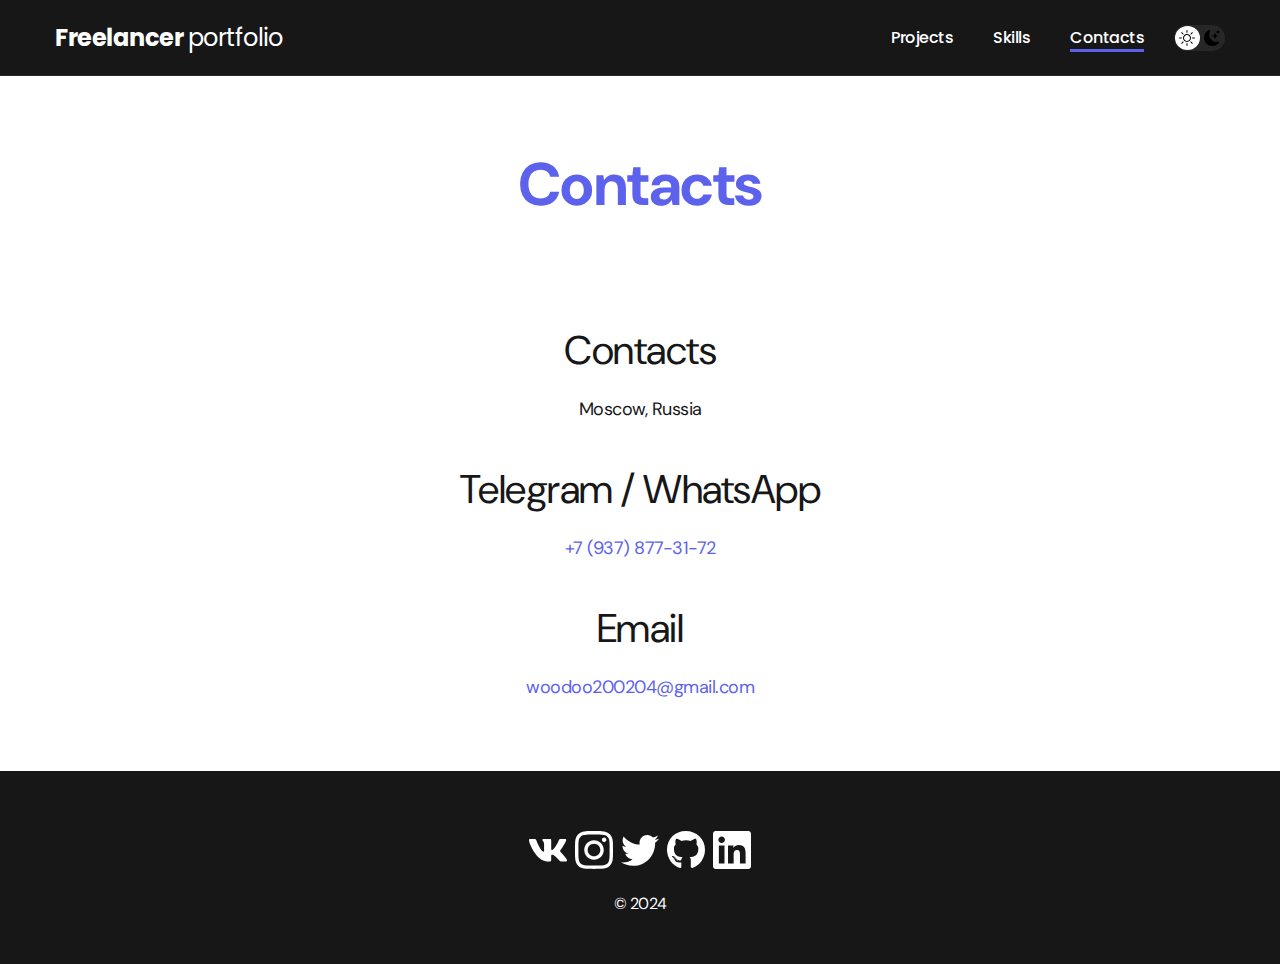
==== contacts.html @ e75840fd "first-commit" ====
<!DOCTYPE html>
<html lang="en">
<head>
    <meta charset="UTF-8">
    <meta name="viewport" content="width=device-width, initial-scale=1.0">
    <title>Contacts</title>
    <link rel="preconnect" href="https://fonts.googleapis.com">
    <link rel="stylesheet" href="css/reset.css">
    <link rel="stylesheet" href="css/main.css">
</head>
<body>
    <nav class="nav">
        <div class="container">
            <div class="nav_roll">
                <a href="index.html" class="logo"><strong>Freelancer </strong>portfolio</a>

                <button class="dark-mode-btn">
                    <img class="dark-mode__icon" src="img/icons/Sun.svg" alt="light-mode">
                    <img class="dark-mode__icon" src="img/icons/Moon (1).svg" alt="dark-mode">
                </button>

                <ul class="nav-list">
                    <li class="nav-list__item"><a href="index.html" class="nav-list__link">Projects</a></li>
                    <li class="nav-list__item"><a href="skill.html" class="nav-list__link ">Skills</a></li>
                    <li class="nav-list__item"><a href="contacts.html" class="nav-list__link nav-list__link--active">Contacts</a></li>
                </ul>
            </div>
        </div>
    </nav>
    <main class="section">
        <div class="container">
                <h1 class="title-1">Contacts</h1>
                <ul class="content-list">
                    <li class="content-list__item">
                        <h2 class="title-2">Contacts</h2>
                        <p>Moscow, Russia</p>
                    </li>
                    <li class="content-list__item">
                        <h2 class="title-2">Telegram / WhatsApp</h2>
                        <p><a href="tel:+89378773172">+7 (937) 877-31-72</a></p>
                    </li>
                    <li class="content-list__item">
                        <h2 class="title-2">Email</h2>
                        <p><a href="maiilto:woodoo200204@gmail.com">woodoo200204@gmail.com</a></p>
                    </li>
                </ul>
    </main>
    <footer class="footer">
        <div class="container">
            <ul class="social">
                <li class="social__item">
                    <a href="#!"><img src="img/icons/vk.svg" alt="vk"></a>
                </li>
                <li class="social__item">
                    <a href="#!"><img src="img/icons/instagram.svg" alt="vk"></a>
                </li>
                <li class="social__item">
                    <a href="#!"><img src="img/icons/twitter.svg" alt="vk"></a>
                </li>
                <li class="social__item">
                    <a href="#!"><img src="img/icons/gitHub.svg" alt="vk"></a>
                </li>
                <li class="social__item">
                    <a href="#!"><img src="img/icons/linkedIn.svg" alt="vk"></a>
                </li>
            </ul>
            <div class="copyright">
                <p>© 2024</p>
            </div>
        </div>
    </footer>

    <script src="js/main.js"></script>
</body>
</html>
---- css/main.css ----
@import url('https://fonts.googleapis.com/css2?family=DM+Sans:ital,opsz,wght@0,9..40,100..1000;1,9..40,100..1000&family=Poppins:wght@400;500;700&display=swap');

/* font-family: "DM Sans", sans-serif;
font-family: "Poppins", serif; */


:root {
    --black: #171718;
    --black-border: #26292D;
    --white: #fff;
    --blue: #5C62EC;

    --dark-bg: var(--black);
    --dark-border: var(--balck-border);
    --header-text: var(--white);
    --accent: var(--blue);
        /* light mode */

    --page-bg: var(--white);
    --text-color: var(--black);

    --title-1: var(--accent);
}

.dark {
    --page-bg: #252526;
    --text-color: var(--white);
    --title-1: var(--white);
}

html, body {
    font-family: "DM Sans", sans-serif;
    letter-spacing: -0.5px;
    display: flex;
    flex-direction: column;
    min-height: 100vh;

    /* light mode */
    background-color: var(--page-bg);
    color: var(--text-color);

}






.container {
    padding: 0px 15px;
    max-width: 1200px;
    margin: 0 auto;
}

.title-2 {
    font-size: 40px;
    line-height: 1.3;
    margin-bottom: 20px;
    margin-top: 40px;
}


/* nav */

.nav {
    background-color: #171718;
    color: #fff;
    padding: 20px 0;
    border-bottom: 1px solid #26292D;
}

.nav_roll {
    display: flex;
    justify-content: flex-end;
    align-items: center;
    column-gap: 30px;
    row-gap: 20px;
    flex-wrap: wrap;
}

.logo {
    margin-right: auto;
    color: #fff;
    font-size: 24px;
    font-family: "Poppins", serif;
}

.logo strong {
    font-weight: 700;
}

.nav-list {
    display: flex;
    align-items: center;
    column-gap: 40px;
    font-family: "Poppins", serif;
    font-size: 16px;
    font-weight: 500;
}

.nav-list__link {
    color: #fff;
}

.nav-list__link--active {
    position: relative;
}

.nav-list__link--active::before {
    content: "";

    position: absolute;
    left: 0;
    top: 100%;

    display: block;
    height: 3px;
    width: 100%;
    background-color: #5C62EC;
}

/* header */

.header {
    display: flex;
    justify-content: center;
    align-items: center;
    text-align: center;

    min-height: 695px;
    background-color: var(--dark-bg);

    background-image: url('./../img/header_bg.png');
    background-repeat: no-repeat;
    background-size: auto;
    background-position: center center;

    color: var(--white);
    padding: 40px 0px;
}

.header__wrapper {
    padding: 0 15px;
    max-width: 660px;
}

.header__title {
    margin-bottom: 20px;
    font-size: 30px;
    font-weight: 700;
    line-height: 1.4;
}

.header__title strong {
    font-size: 50px;
    line-height: 1.4;
}

.header__title em{
    font-style: normal;
    color: var(--accent);
}

.header__text {
    margin-bottom: 40px;
    font-size: 18px;
    line-height: 1.333;
}

.header__text p + p{
    margin-top: 0.5em;
}

.btn {
    display: inline-block;
    background-color: var(--accent);
    padding: 12px 28px;
    height: 48px;
    border-radius: 5px;
    color: var(--white);
    letter-spacing: 0.15px;
    font-size: 16px;
    font-weight: 500;
    transition: opacity .2s ease-in;
}

.btn:hover {
    opacity: 0.8;
}

.btn:active {
    position: relative;
    top: 1px;
}

/* btn outline */

.btn-outline {
    display: flex;
    column-gap: 10px;
    align-items: center;

    height: 48px;
    border-radius: 5px;
    padding: 12px 20px;

    border: 1px solid var(--black);
    color: var(--black);
}

.btn-outline:active {
    position: relative;
    top: 1px;
}

.btn-outline:hover {
    opacity: 0.8;
}

/* project-details */

.project-details {
    max-width: 865px;
    margin: 0 auto;

    display: flex;
    flex-direction: column;
    align-items: center;

}

.project-details-img {
    max-width: 100%;
    margin-bottom: 40px;
    box-shadow: 0px 5px 35px 0px #00000040;

}

.project-details-deskp {
    font-weight: 700;
    font-size: 24px;
    line-height: 1.3;
    margin-bottom: 30px;
}

/* skills */


.content-list {
    min-width: 570px;
    display: flex;
    flex-direction: column;
    align-items: center;
    text-align: center;
}

/* contact */

.content-list__item {
    font-size: 18px;
    line-height: 1.5;
}

.content-list__item p + p {
    margin-top: 0.5em;
}

.content-list__item a{
    color: var(--accent);
}

/* projects */

.section {
    padding: 70px 0;
}

.title-1 {
    margin-bottom: 60px;
    font-size: 60px;
    font-weight: 700;
    line-height: 1.3;
    color: var(--title-1);
    text-align: center;
}

.projects {
    display: flex;
    flex-wrap: wrap;
    column-gap: 30px;
    row-gap: 30px;
    justify-content: center;
}

.project-img {
    border-radius: 10px;
}


.project{
    max-width: 370px;
    background-color: var(--white);
    box-shadow: 0px 5px 35px 0px #00000040;
    border-radius: 10px;
}

.project-title {
    padding: 15px 20px 25px;
    font-size: 24px;
    font-weight: 700;
    line-height: 130%;
    color: var(--black);
}

/* footer */

.footer {
    background-color: var(--black);
    margin-top: auto;
}

.social {
    display: flex;
    justify-content: center;
    align-items: center;
    padding: 60px 0px 24px 0px;
    column-gap: 8px;
}

.copyright {
    text-align: center;
    color: var(--white);
    padding-bottom: 50px;
}

@media (max-width:620px) {
    .header {
        min-height: unset;
    }

    .header__title {
        font-size: 30px;
    }

    .header__title strong {
        font-size: 40px;
    }

    .section {
        padding: 40px 0;
    }

    .title-1 {
        margin-bottom: 30px;
        font-size: 40px;
    }

    .project-title {
        font-size: 22px;
    }

    .footer {
        padding: 40px 0 30px;
    }

    .social {
        column-gap: 20px;
    }

    .social__item {
        width: 28px;
    }

    .content-list {
        row-gap: 20px;
    }

    .content-list__item {
        font-size: 16px;
    }

    .project-details-deskp {
        margin-bottom: 20px;
        font-size: 22px;
    }

    .nav_roll {
        justify-content: space-between;
    }

    .dark-mode-btn {
        order: 0;
    }
}

/* light-dark */

.dark-mode-btn {
    order: 9;

    position: relative;
    display: flex;
    justify-content: space-between;

    width: 51px;
    height: 26px;

    border-radius: 50px;
    background-color: #272727;

    padding: 5px;
}

.dark-mode-btn::before {
    position: absolute;
    top: 1px;
    left: 1px;
    content: "";
    display: block;
    width: 25px;
    height: 24px;
    border-radius: 50%;
    background-color: var(--white);

    transition: left 0.2s ease-in;
}

.dark-mode__icon {
    position: relative;
    z-index: 9px;
}


.dark-mode-btn--acrive::before {
    left: 26px;
}
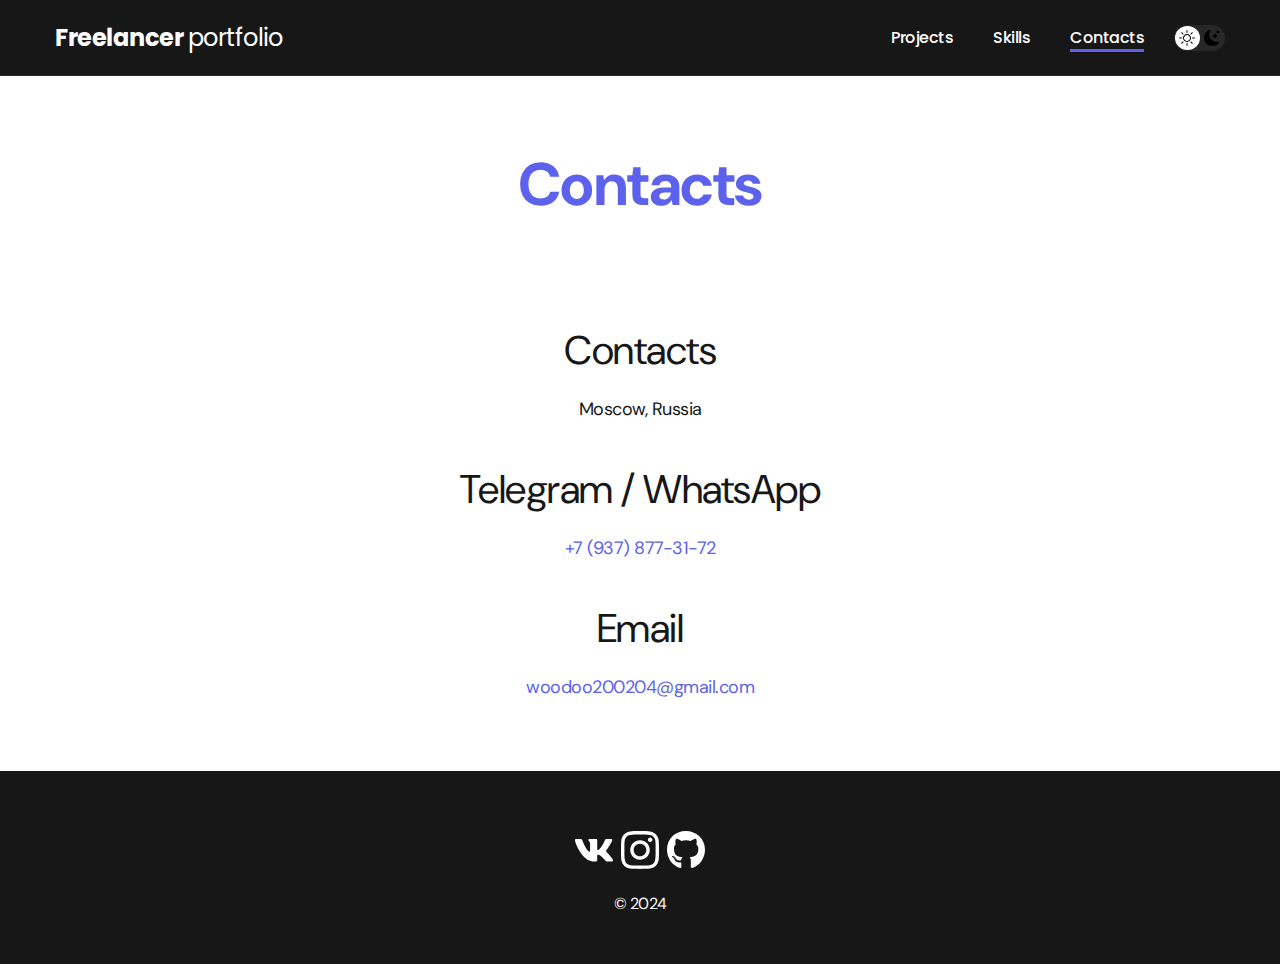
==== commit f08a5e66: "Add files via upload" ====
--- a/contacts.html
+++ b/contacts.html
@@ -9,7 +9,7 @@
     <link rel="stylesheet" href="css/main.css">
 </head>
 <body>
-    <nav class="nav">
+    <nav class="nav nav_adaptive_item">
         <div class="container">
             <div class="nav_roll">
                 <a href="index.html" class="logo"><strong>Freelancer </strong>portfolio</a>
@@ -45,23 +45,17 @@
                     </li>
                 </ul>
     </main>
-    <footer class="footer">
+    <footer class="footer footer_adaptive_item">
         <div class="container">
             <ul class="social">
                 <li class="social__item">
-                    <a href="#!"><img src="img/icons/vk.svg" alt="vk"></a>
+                    <a href="https://vk.com/phantomstrike1557"><img src="img/icons/vk.svg" alt="vk"></a>
                 </li>
                 <li class="social__item">
                     <a href="#!"><img src="img/icons/instagram.svg" alt="vk"></a>
                 </li>
                 <li class="social__item">
-                    <a href="#!"><img src="img/icons/twitter.svg" alt="vk"></a>
-                </li>
-                <li class="social__item">
                     <a href="#!"><img src="img/icons/gitHub.svg" alt="vk"></a>
-                </li>
-                <li class="social__item">
-                    <a href="#!"><img src="img/icons/linkedIn.svg" alt="vk"></a>
                 </li>
             </ul>
             <div class="copyright">
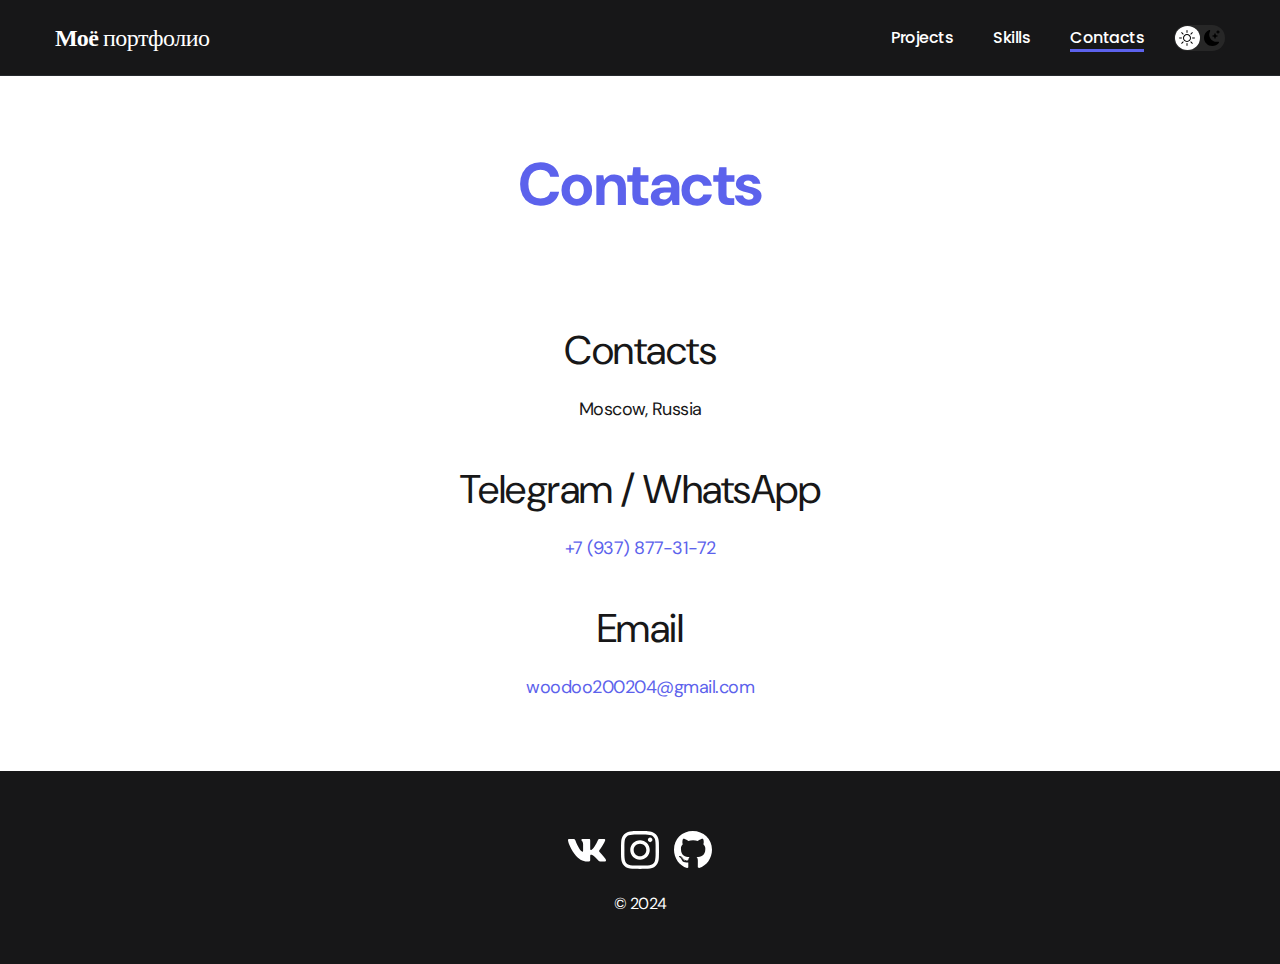
==== commit 401d76d3: "Update contacts.html" ====
--- a/contacts.html
+++ b/contacts.html
@@ -12,7 +12,7 @@
     <nav class="nav nav_adaptive_item">
         <div class="container">
             <div class="nav_roll">
-                <a href="index.html" class="logo"><strong>Freelancer </strong>portfolio</a>
+                <a href="index.html" class="logo"><strong>Моё </strong>портфолио</a>
 
                 <button class="dark-mode-btn">
                     <img class="dark-mode__icon" src="img/icons/Sun.svg" alt="light-mode">
@@ -66,4 +66,4 @@
 
     <script src="js/main.js"></script>
 </body>
-</html>+</html>
--- a/css/main.css
+++ b/css/main.css
@@ -324,7 +324,7 @@
     justify-content: center;
     align-items: center;
     padding: 60px 0px 24px 0px;
-    column-gap: 8px;
+    column-gap: 15px;
 }
 
 .copyright {
@@ -333,6 +333,10 @@
     padding-bottom: 50px;
 }
 
+.copyright p + P {
+    margin-top: 0.5em;
+}
+
 @media (max-width:620px) {
     .header {
         min-height: unset;
@@ -392,6 +396,16 @@
         order: 0;
     }
 }
+
+@media (max-width:425px) {
+    .content-list {
+        display: inline;
+    }
+}
+
+
+
+
 
 /* light-dark */
 
@@ -433,4 +447,4 @@
 
 .dark-mode-btn--acrive::before {
     left: 26px;
-}+}
